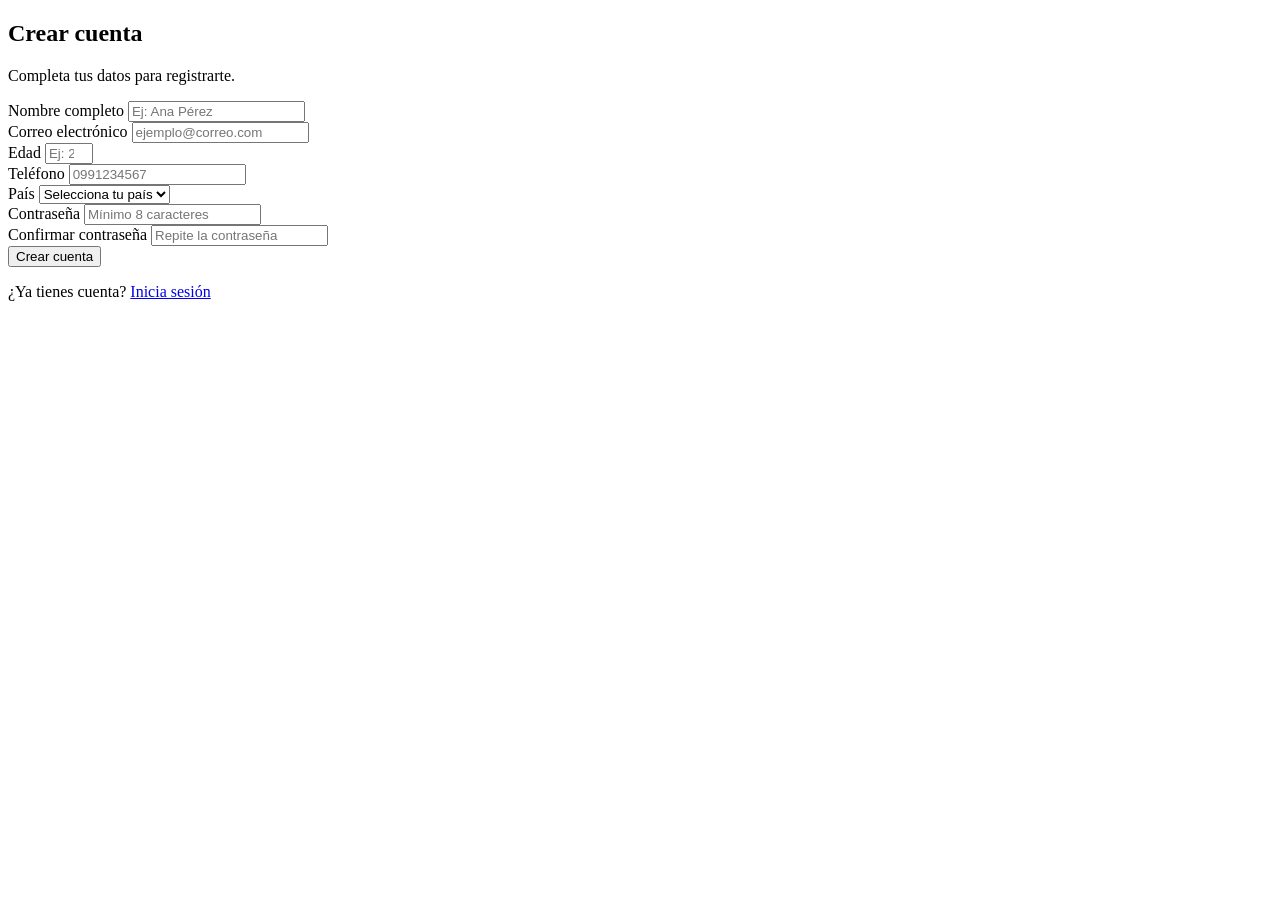
==== index.html @ 854a9cf5 "creacion de los campos del formulario" ====
<!DOCTYPE html>
<html lang="es">
<head>
  <meta charset="UTF-8">
  <meta name="viewport" content="width=device-width, initial-scale=1.0">
  <title>Crear cuenta</title>
  <link rel="stylesheet" href="style.css">
</head>
<body>
  <main class="contenedor">
    <section class="tarjeta">
      <header>
        <h1>Crear cuenta</h1>
        <p>Completa tus datos para registrarte.</p>
      </header>

      <!-- novalidate: las validaciones las hace script.js y no el navegador -->
      <form id="formRegistro" novalidate>

        <div class="campo">
          <label for="nombre">Nombre completo</label>
          <input type="text" id="nombre" name="nombre" placeholder="Ej: Ana Pérez" autocomplete="name" required minlength="3" aria-describedby="error-nombre">
          <small id="error-nombre" class="error-texto"></small>
        </div>

        <div class="campo">
          <label for="correo">Correo electrónico</label>
          <input type="email" id="correo" name="correo" placeholder="ejemplo@correo.com" autocomplete="email" required aria-describedby="error-correo">
          <small id="error-correo" class="error-texto"></small>
        </div>

        <div class="campo">
          <label for="edad">Edad</label>
          <input type="number" id="edad" name="edad" placeholder="Ej: 20" min="18" max="99" required aria-describedby="error-edad">
          <small id="error-edad" class="error-texto"></small>
        </div>

        <div class="campo">
          <label for="telefono">Teléfono</label>
          <input type="tel" id="telefono" name="telefono" placeholder="0991234567" maxlength="10" pattern="[0-9]{10}" inputmode="numeric" autocomplete="tel" required aria-describedby="error-telefono">
          <small id="error-telefono" class="error-texto"></small>
        </div>

        <div class="campo">
          <label for="pais">País</label>
          <select id="pais" name="pais" required aria-describedby="error-pais">
            <option value="" selected disabled>Selecciona tu país</option>
            <option value="Ecuador">Ecuador</option>
            <option value="Colombia">Colombia</option>
            <option value="Perú">Perú</option>
            <option value="Otro">Otro</option>
          </select>
          <small id="error-pais" class="error-texto"></small>
        </div>

        <div class="campo">
          <label for="password">Contraseña</label>
          <input type="password" id="password" name="password" placeholder="Mínimo 8 caracteres" minlength="8" autocomplete="new-password" required aria-describedby="error-password">
          <small id="error-password" class="error-texto"></small>
        </div>

        <div class="campo">
          <label for="confirmPassword">Confirmar contraseña</label>
          <input type="password" id="confirmPassword" name="confirmPassword" placeholder="Repite la contraseña" minlength="8" autocomplete="new-password" required aria-describedby="error-confirmPassword">
          <small id="error-confirmPassword" class="error-texto"></small>
        </div>

        <!-- Mensaje general de error o éxito del formulario -->
        <div id="mensajeForm" class="mensaje" role="alert" aria-live="polite"></div>

        <button type="submit" id="btnRegistro">Crear cuenta</button>
      </form>

      <footer>
        <p>¿Ya tienes cuenta? <a href="login.html">Inicia sesión</a></p>
      </footer>
    </section>
  </main>

  <!-- Orden acordado: primero validaciones, luego autenticación -->
  <script src="script.js"></script>
  <script src="auth.js"></script>
</body>
</html>
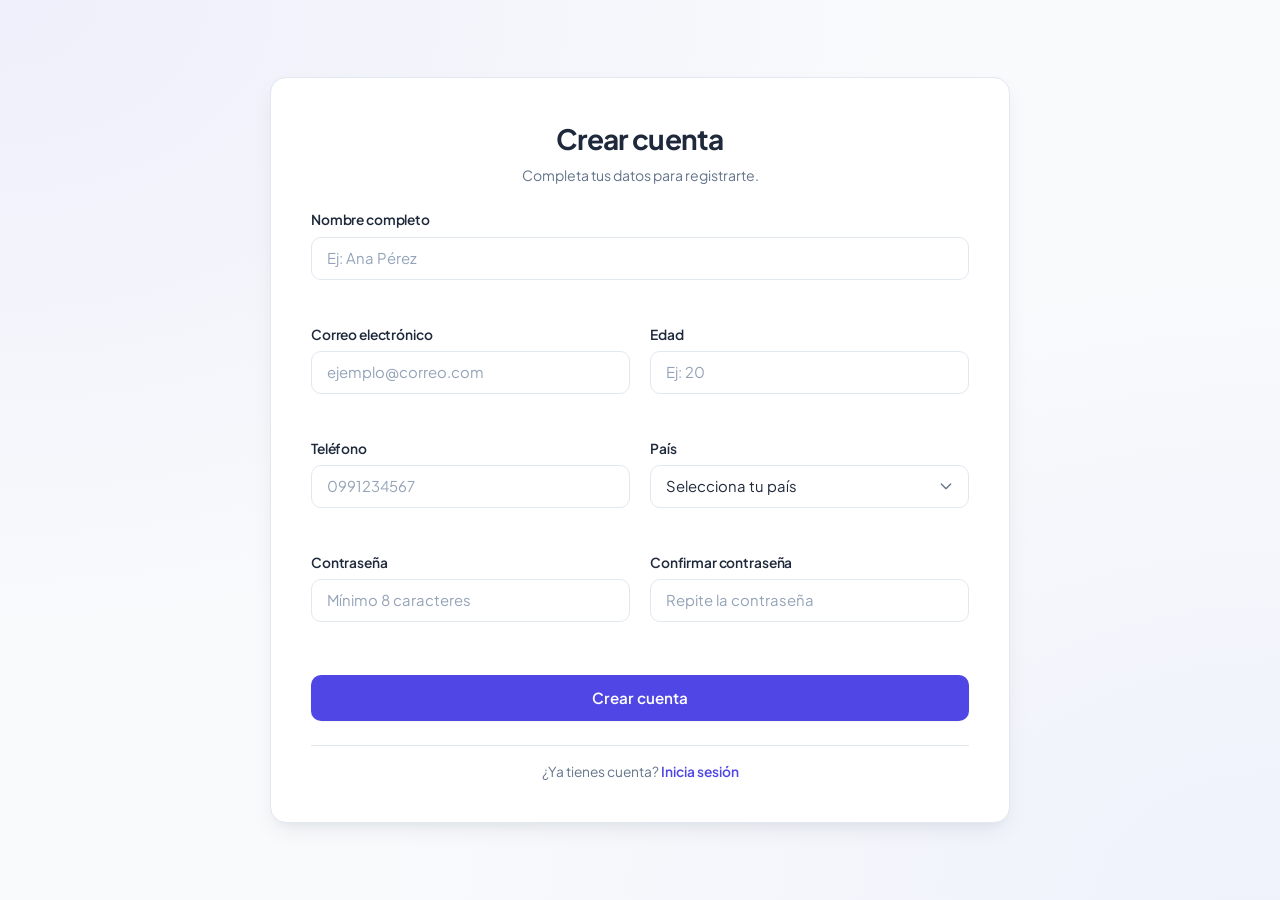
==== commit 9b851651: "integrante 3 css y responsive" ====
--- a/index.html
+++ b/index.html
@@ -4,7 +4,8 @@
   <meta charset="UTF-8">
   <meta name="viewport" content="width=device-width, initial-scale=1.0">
   <title>Crear cuenta</title>
-  <link rel="stylesheet" href="style.css">
+  <link rel="stylesheet" href="css/variables.css">
+  <link rel="stylesheet" href="css/style.css">
 </head>
 <body>
   <main class="contenedor">
@@ -78,7 +79,7 @@
   </main>
 
   <!-- Orden acordado: primero validaciones, luego autenticación -->
-  <script src="script.js"></script>
-  <script src="auth.js"></script>
+  <script src="js/script.js"></script>
+  <script src="js/auth.js"></script>
 </body>
 </html>
--- a/css/variables.css
+++ b/css/variables.css
@@ -0,0 +1,60 @@
+@charset "UTF-8";
+@import url('https://fonts.googleapis.com/css2?family=Plus+Jakarta+Sans:wght@400;500;600;700&display=swap');
+
+/* ==========================================================================
+   VARIABLES GLOBALES (:root) Y TIPOGRAFÍA
+   ========================================================================== */
+:root {
+  /* Paleta de colores principales */
+  --color-primary: #4f46e5;
+  --color-primary-hover: #4338ca;
+  --color-primary-light: #eef2ff;
+  --color-secondary: #0f172a;
+  
+  /* Fondos y superficies */
+  --bg-body: #f8fafc;
+  --bg-card: #ffffff;
+  --bg-input: #ffffff;
+  --bg-input-focus: #ffffff;
+  
+  /* Textos */
+  --text-primary: #1e293b;
+  --text-secondary: #64748b;
+  --text-muted: #94a3b8;
+  
+  /* Bordes */
+  --border-color: #e2e8f0;
+  --border-hover: #cbd5e1;
+  --border-focus: #4f46e5;
+
+  /* Estados de validación */
+  --color-invalido: #ef4444;
+  --bg-invalido: #fef2f2;
+  --border-invalido: #fecaca;
+  --text-invalido: #b91c1c;
+
+  --color-valido: #10b981;
+  --bg-valido: #f0fdf4;
+  --border-valido: #bbf7d0;
+  --text-valido: #15803d;
+
+  /* Radio de bordes */
+  --radius-sm: 6px;
+  --radius-md: 10px;
+  --radius-lg: 16px;
+  --radius-full: 9999px;
+
+  /* Sombras */
+  --shadow-sm: 0 1px 2px 0 rgba(0, 0, 0, 0.05);
+  --shadow-md: 0 4px 6px -1px rgba(0, 0, 0, 0.07), 0 2px 4px -2px rgba(0, 0, 0, 0.05);
+  --shadow-lg: 0 10px 25px -5px rgba(15, 23, 42, 0.08), 0 8px 10px -6px rgba(15, 23, 42, 0.04);
+  --shadow-focus: 0 0 0 3px rgba(79, 70, 229, 0.18);
+  --shadow-invalido: 0 0 0 3px rgba(239, 68, 68, 0.18);
+  --shadow-valido: 0 0 0 3px rgba(16, 185, 129, 0.18);
+
+  /* Tipografía */
+  --font-family: 'Plus Jakarta Sans', system-ui, -apple-system, BlinkMacSystemFont, 'Segoe UI', Roboto, sans-serif;
+  
+  /* Transición general */
+  --transition-speed: 0.25s ease;
+}
--- a/css/style.css
+++ b/css/style.css
@@ -0,0 +1,426 @@
+@charset "UTF-8";
+@import url('variables.css');
+
+/* ==========================================================================
+   RESET Y ESTILOS BASE
+   ========================================================================== */
+*, *::before, *::after {
+  box-sizing: border-box;
+  margin: 0;
+  padding: 0;
+}
+
+body {
+  font-family: var(--font-family);
+  background-color: var(--bg-body);
+  background-image: radial-gradient(at 0% 0%, rgba(79, 70, 229, 0.06) 0px, transparent 50%),
+                    radial-gradient(at 100% 100%, rgba(99, 102, 241, 0.06) 0px, transparent 50%);
+  background-attachment: fixed;
+  color: var(--text-primary);
+  min-height: 100vh;
+  display: flex;
+  align-items: center;
+  justify-content: center;
+  line-height: 1.5;
+  -webkit-font-smoothing: antialiased;
+}
+
+/* ==========================================================================
+   DISEÑO DEL CONTENEDOR, CAMPOS, ETIQUETAS, BOTONES Y ENLACES
+   ========================================================================== */
+
+/* Contenedor principal móvil-primero */
+.contenedor {
+  width: 100%;
+  padding: 1.25rem 1rem;
+  display: flex;
+  align-items: center;
+  justify-content: center;
+}
+
+/* Tarjeta centrada */
+.tarjeta {
+  background-color: var(--bg-card);
+  width: 100%;
+  max-width: 440px;
+  border-radius: var(--radius-lg);
+  border: 1px solid var(--border-color);
+  box-shadow: var(--shadow-lg);
+  padding: 1.75rem 1.25rem;
+  transition: transform var(--transition-speed), box-shadow var(--transition-speed);
+}
+
+/* Encabezado */
+.tarjeta header {
+  margin-bottom: 1.5rem;
+  text-align: center;
+}
+
+.tarjeta header h1 {
+  font-size: 1.5rem;
+  font-weight: 700;
+  color: var(--text-primary);
+  letter-spacing: -0.025em;
+  margin-bottom: 0.35rem;
+}
+
+.tarjeta header p {
+  font-size: 0.88rem;
+  color: var(--text-secondary);
+}
+
+/* Campos del formulario */
+.campo {
+  display: flex;
+  flex-direction: column;
+  gap: 0.35rem;
+  margin-bottom: 1.15rem;
+  text-align: left;
+}
+
+.campo label {
+  font-size: 0.86rem;
+  font-weight: 600;
+  color: var(--text-primary);
+  letter-spacing: -0.01em;
+}
+
+/* Inputs y Select */
+.campo input,
+.campo select {
+  width: 100%;
+  padding: 0.72rem 0.95rem;
+  font-size: 0.93rem;
+  font-family: inherit;
+  color: var(--text-primary);
+  background-color: var(--bg-input);
+  border: 1.5px solid var(--border-color);
+  border-radius: var(--radius-md);
+  outline: none;
+  transition: border-color var(--transition-speed),
+              box-shadow var(--transition-speed),
+              background-color var(--transition-speed);
+}
+
+.campo input::placeholder {
+  color: var(--text-muted);
+}
+
+.campo select {
+  cursor: pointer;
+  appearance: none;
+  background-image: url("data:image/svg+xml,%3Csvg xmlns='http://www.w3.org/2000/svg' fill='none' viewBox='0 0 24 24' stroke='%2364748b' stroke-width='2'%3E%3Cpath stroke-linecap='round' stroke-linejoin='round' d='M19 9l-7 7-7-7'%3E%3C/path%3E%3C/svg%3E");
+  background-repeat: no-repeat;
+  background-position: right 0.85rem center;
+  background-size: 1rem;
+  padding-right: 2.25rem;
+}
+
+/* ==========================================================================
+   ESTADOS: :focus, :hover Y TRANSICIONES SUAVES
+   ========================================================================== */
+
+/* Hover en campos */
+.campo input:hover:not(:disabled),
+.campo select:hover:not(:disabled) {
+  border-color: var(--border-hover);
+}
+
+/* Focus en campos */
+.campo input:focus,
+.campo select:focus {
+  border-color: var(--border-focus);
+  box-shadow: var(--shadow-focus);
+  background-color: var(--bg-input-focus);
+}
+
+/* Botones */
+button {
+  width: 100%;
+  padding: 0.78rem 1.25rem;
+  font-size: 0.95rem;
+  font-weight: 600;
+  font-family: inherit;
+  color: #ffffff;
+  background-color: var(--color-primary);
+  border: 1.5px solid transparent;
+  border-radius: var(--radius-md);
+  cursor: pointer;
+  display: inline-flex;
+  align-items: center;
+  justify-content: center;
+  gap: 0.5rem;
+  box-shadow: var(--shadow-sm);
+  transition: background-color var(--transition-speed),
+              border-color var(--transition-speed),
+              box-shadow var(--transition-speed),
+              transform 0.15s ease;
+}
+
+button:hover {
+  background-color: var(--color-primary-hover);
+  box-shadow: var(--shadow-md);
+  transform: translateY(-1px);
+}
+
+button:active {
+  transform: translateY(0);
+  box-shadow: var(--shadow-sm);
+}
+
+button:focus-visible {
+  outline: 2px solid var(--color-primary);
+  outline-offset: 2px;
+}
+
+/* Enlaces y Pie de tarjeta */
+.tarjeta footer {
+  margin-top: 1.5rem;
+  padding-top: 1rem;
+  border-top: 1px solid var(--border-color);
+  text-align: center;
+  display: flex;
+  flex-direction: column;
+  gap: 0.5rem;
+}
+
+.tarjeta footer p {
+  font-size: 0.86rem;
+  color: var(--text-secondary);
+}
+
+a {
+  color: var(--color-primary);
+  text-decoration: none;
+  font-weight: 600;
+  transition: color var(--transition-speed), text-decoration var(--transition-speed);
+}
+
+a:hover {
+  color: var(--color-primary-hover);
+  text-decoration: underline;
+}
+
+/* ==========================================================================
+   CLASES DE VALIDACIÓN
+   ========================================================================== */
+
+/* Campo inválido: borde rojo */
+input.invalido,
+select.invalido,
+.campo.invalido input,
+.campo.invalido select {
+  border-color: var(--color-invalido) !important;
+}
+
+input.invalido:focus,
+select.invalido:focus,
+.campo.invalido input:focus,
+.campo.invalido select:focus {
+  border-color: var(--color-invalido) !important;
+  box-shadow: var(--shadow-invalido) !important;
+}
+
+/* Campo válido: borde verde */
+input.valido,
+select.valido,
+.campo.valido input,
+.campo.valido select {
+  border-color: var(--color-valido) !important;
+}
+
+input.valido:focus,
+select.valido:focus,
+.campo.valido input:focus,
+.campo.valido select:focus {
+  border-color: var(--color-valido) !important;
+  box-shadow: var(--shadow-valido) !important;
+}
+
+/* small de error en rojo */
+small,
+.error-texto,
+.campo small {
+  color: var(--color-invalido);
+  font-size: 0.78rem;
+  font-weight: 500;
+  display: block;
+  min-height: 1rem;
+  margin-top: 0.2rem;
+  transition: opacity var(--transition-speed);
+}
+
+/* Mensaje general del formulario */
+.mensaje {
+  display: none;
+  padding: 0.75rem 1rem;
+  border-radius: var(--radius-md);
+  font-size: 0.88rem;
+  font-weight: 500;
+  text-align: center;
+  margin-top: 1rem;
+  margin-bottom: 1rem;
+  transition: all var(--transition-speed);
+}
+
+/* .mensaje.error con fondo distintivo */
+.mensaje.error {
+  display: block;
+  background-color: var(--bg-invalido);
+  color: var(--text-invalido);
+  border: 1px solid var(--border-invalido);
+}
+
+/* .mensaje.exito con fondo distintivo */
+.mensaje.exito {
+  display: block;
+  background-color: var(--bg-valido);
+  color: var(--text-valido);
+  border: 1px solid var(--border-valido);
+}
+
+/* Ocultar elementos */
+.oculto {
+  display: none !important;
+}
+
+/* ==========================================================================
+   ESTILOS PARA BIENVENIDA.HTML Y PASOS DE RECUPERAR.HTML
+   ========================================================================== */
+
+/* Estilos para bienvenida.html */
+.tarjeta.bienvenida {
+  text-align: center;
+  padding: 2.25rem 1.75rem;
+}
+
+.tarjeta.bienvenida header {
+  margin-bottom: 2rem;
+}
+
+.tarjeta.bienvenida h1 {
+  font-size: 1.65rem;
+  color: var(--text-primary);
+  margin-bottom: 0.6rem;
+}
+
+.tarjeta.bienvenida #nombreUsuario {
+  color: var(--color-primary);
+  display: inline-block;
+  font-weight: 700;
+}
+
+.tarjeta.bienvenida p {
+  font-size: 0.95rem;
+  color: var(--text-secondary);
+}
+
+/* Botón cerrar sesión con variante estilizada */
+#btnCerrarSesion {
+  background-color: #fee2e2;
+  color: #dc2626;
+  border: 1.5px solid #fecaca;
+  font-weight: 600;
+}
+
+#btnCerrarSesion:hover {
+  background-color: #fecaca;
+  color: #b91c1c;
+  border-color: #fca5a5;
+  box-shadow: 0 4px 6px -1px rgba(239, 68, 68, 0.15);
+}
+
+#btnCerrarSesion:focus-visible {
+  outline: 2px solid #ef4444;
+}
+
+/* Estilos específicos para los pasos de recuperar.html */
+#paso1, #paso2, #paso3 {
+  transition: opacity var(--transition-speed);
+}
+
+#paso1 form,
+#paso2 form,
+#paso3 form {
+  display: flex;
+  flex-direction: column;
+}
+
+/* Campo de código de 6 dígitos */
+#codigoRec {
+  letter-spacing: 0.35em;
+  font-size: 1.25rem;
+  font-weight: 700;
+  text-align: center;
+  padding: 0.75rem;
+}
+
+/* ==========================================================================
+   RESPONSIVO: MOBILE-FIRST CON MEDIA QUERIES
+   ========================================================================== */
+
+/* Pantallas medianas (tabletas y dispositivos >= 600px) */
+@media (min-width: 600px) {
+  .contenedor {
+    padding: 2rem 1.5rem;
+  }
+
+  .tarjeta {
+    padding: 2.25rem 2rem;
+  }
+
+  .tarjeta header h1 {
+    font-size: 1.75rem;
+  }
+
+  .tarjeta.bienvenida {
+    padding: 3rem 2.5rem;
+  }
+
+  .tarjeta.bienvenida h1 {
+    font-size: 2rem;
+  }
+}
+
+/* Pantallas grandes (escritorio >= 1024px) */
+@media (min-width: 1024px) {
+  .tarjeta {
+    max-width: 480px;
+  }
+
+  /* La tarjeta de registro se amplía para albergar 2 columnas */
+  .tarjeta:has(#formRegistro) {
+    max-width: 740px;
+    padding: 2.5rem 2.5rem;
+  }
+
+  /* Formulario de registro en dos columnas con Grid */
+  #formRegistro {
+    display: grid;
+    grid-template-columns: repeat(2, 1fr);
+    gap: 0.75rem 1.25rem;
+    align-items: start;
+  }
+
+  #formRegistro .campo {
+    margin-bottom: 0.5rem;
+  }
+
+  /* El primer campo (Nombre completo) ocupa las 2 columnas */
+  #formRegistro .campo:nth-of-type(1) {
+    grid-column: 1 / -1;
+  }
+
+  /* Mensaje general del formulario a ancho completo */
+  #formRegistro #mensajeForm {
+    grid-column: 1 / -1;
+    margin-top: 0.5rem;
+    margin-bottom: 0.5rem;
+  }
+
+  /* Botón de envío a ancho completo */
+  #formRegistro #btnRegistro {
+    grid-column: 1 / -1;
+    margin-top: 0.5rem;
+  }
+}
